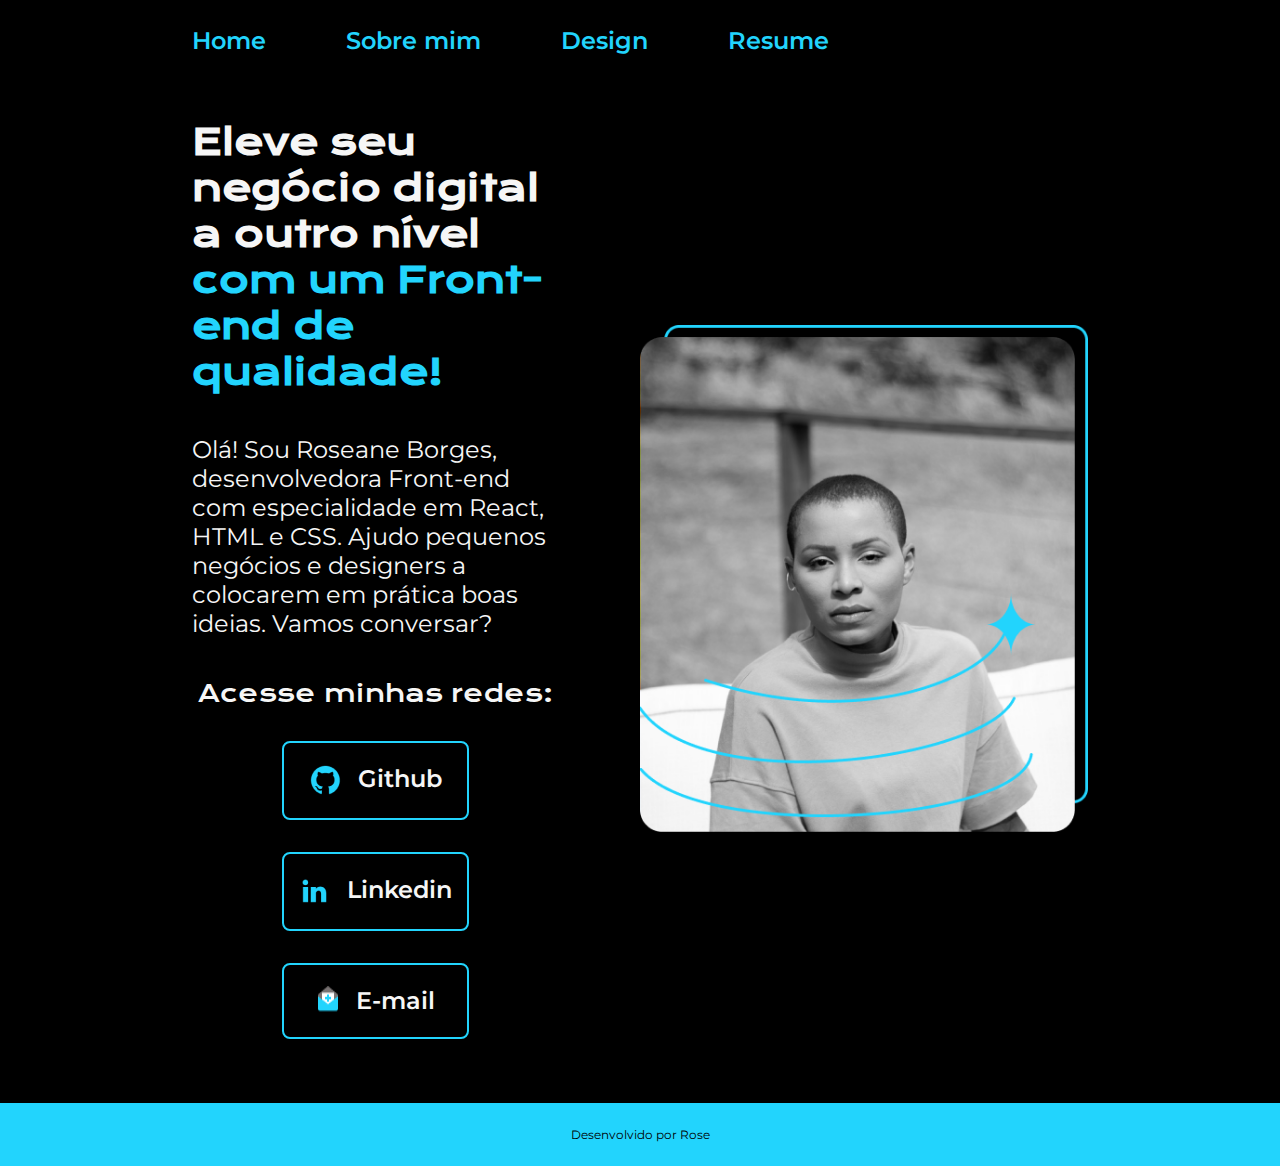
==== index.html @ 2768f4e8 "Primeiro commit" ====
<!DOCTYPE html>
<html lang="pt-br">
    <head>
        <meta charset="UTF-8">
        <meta http-equiv="X-UA-Compatible" content="IE=edge">
        <meta name="viewport" content="width=device-width, initial-scale=1.0">
        <title>Portfolio Roseane</title>
        <link rel="stylesheet" href="./styles/style2.css"> 
    </head>
    <body>
        <header class="cabecalho">
            <nav class="cabecalho__menu">
                <a class="cabecalho__menu__link" href="index.html">Home</a>
                <a class="cabecalho__menu__link" href="about.html">Sobre mim</a>
                <a class="cabecalho__menu__link" href="design.html">Design</a>
                <a class="cabecalho__menu__link" href="resume.html">Resume</a>
            </nav>
        </header>
        <main class="apresentacao">
            <section class="apresentacao__conteudo">
               <h1 class="apresentacao__titulo">Eleve seu negócio digital a outro nível 
               <strong class="titulo-destaque">com um Front-end de qualidade!</strong></h1>
                <p class="apresentacao__conteudo__paragrafo">
                   Olá! Sou Roseane Borges, desenvolvedora
                   Front-end com especialidade em React, HTML 
                   e CSS. Ajudo pequenos negócios e designers a 
                   colocarem em prática boas ideias. Vamos conversar?
                </p>
                <div class="apresentacao__links">
                   <h2 class="apresentacao__links__subtitulo"> Acesse minhas redes:</h2>
                   <a class="apresentacao__links__botoes" href="https://www.linkedin.com/in/roseane-andreborges/"> 
                    <img src="./assets/github.png" alt="icone do github">Github</a>
                   <a class="apresentacao__links__botoes" href="https://www.linkedin.com/in/roseane-andreborges/"> 
                    <img src="./assets/linkedin.png" alt="icone do linkedin">Linkedin</a>
                   <a class="apresentacao__links__botoes" href="https://www.linkedin.com/in/roseane-andreborges/"> 
                    <img src="./assets/FcInvite.png" alt="icone de e-mail">E-mail</a>
                   
                </div>
            </section>
            <img class="apresentacao__imagens" src="./assets/Rosee.png" alt="imagem da Rose"> 
        </main>
        <footer class="rodape">
            <p>Desenvolvido por Rose</p>
        </footer>
    </body>
</html>
---- styles/style2.css ----
@import url('https://fonts.googleapis.com/css2?family=Krona+One&display=swap');
@import url('https://fonts.googleapis.com/css2?family=Montserrat:ital,wght@0,600;1,600&display=swap');
:root{
    --cor-primaria: #000000;
    --cor-secundaria: #f6f6f6;
    --cor-terciaria: #22d4fd; 
    --cor-hover: #272727; 

    --fonte-primaria: "Krona One", sans-serif;
    --fonte-secundaria: "montserrat", sans-serif;
}
*{
    margin: 0;
    padding: 0;
}
.cabecalho{
    padding: 2% 0% 0% 15%;
}
.cabecalho__menu{
    display: flex;
    gap: 80px;
}
.cabecalho__menu__link{
    font-family: var(--fonte-secundaria);
    font-size: 1.5rem;
    font-weight: 600;
    color: var(--cor-terciaria);
    text-decoration: none;
}
.cabecalho__menu__link:hover{
   color: #0000FF;
}
body{
    align-items: center;
    box-sizing: border-box;
    background-color: var(--cor-primaria);
    color: var(--cor-secundaria);
}
button {
background-color: var(--cor-terciaria);
color: darkblue;
}
a {
    color: darkgreen;
}
.titulo-destaque {
    color: var(--cor-terciaria);
}
.apresentacao {
    padding: 5% 15%;
    display: flex;
    align-items: center;
    justify-content: space-between;
    gap: 82px;
}
.apresentacao__conteudo{
    width: 50%;
    display:flex;
    flex-direction: column;
    gap: 40PX;
}
.apresentacao__titulo{
    text-align: left;
    font-size: 2.25rem;
    font-family: var(--fonte-primaria);
}
.apresentacao__conteudo__paragrafo{
    text-align: left;
    font-size: 1.5rem;
    font-family: var(--fonte-secundaria);
}
.apresentacao__links{
    display: flex;
    flex-direction: column;
    justify-content: space-between;
    align-items: center;
    gap: 32px;
}
.apresentacao__links__botoes{
    display:flex;
    justify-content: center;
    gap: 16px;
    border: 2px solid var(--cor-terciaria);
    width: 50%;
    text-align: center;
    border-radius: 8px;
    font-size: 1.5rem;
    font-weight: 600;
    padding: 21.5px 0;
    text-decoration: none;
    color: var(--cor-secundaria);
    font-family: var(--fonte-secundaria);
}
.apresentacao__links__botoes:hover{
background-color: var(--cor-hover);
border: 2px solid #0000FF;
}
.apresentacao__links__subtitulo{
    font-family: var(--fonte-primaria);
    font-weight: 400;
    font-size: 1.5rem;
}
.apresentacao__titulo2__resume{
    text-align: left;
    font-size: 2rem;
    font-family: var(--fonte-primaria);
} 

.design__titulo{
    padding: 5% 15%;
    display: flex;
    align-items: left; 
    font-size: 2.25rem;
    font-family: var(--fonte-primaria);      
}

.carrossel {
    width: 100%;
    overflow-x: auto;
    overflow-y: hidden;
    white-space: nowrap;
    scroll-snap-type: x mandatory; 
    -webkit-overflow-scrolling: auto; 
}
.design__imagens{
    display: flex;
    flex-direction: row;
    scroll-snap-align: start; 
}

.design__imagens img{
    width: 100%;
    scroll-snap-align: start; 
}
.design__imagens{
    padding: 0% 15%;
    display: flex;
    align-items: top;
    justify-content: space-between;
    width: 100%;
    gap: 40px;
}
.slides img {
    display: none;
}
.slides img:first-child {
    display: block;
}
.apresentacao__imagens{
    width: 50%;
}
.rodape{
    padding: 24px;
    color: var(--cor-primaria);
    background-color: var(--cor-terciaria);
    text-align: center;
    font-family: var(--fonte-secundaria);
    font-size: 0.75rem;
    font-weight: 400;
}
@media (max-width: 1000px) {
    .cabecalho {
        padding: 10%;
    }
    .cabecalho__menu {
        justify-content: center;
        gap: 10px;
    }
    .apresentacao {
        flex-direction: column-reverse;
        padding: 5%;
    }
    .apresentacao__conteudo {
    width: auto;
    justify-content: center;
    }
    .design__imagens {
        flex-direction: column;
        justify-content: center;
        width: 50%;
    }
    .apresentacao__imagens{
        width: 70%;
    }
   .apresentacao__conteudo__paragrafoii {
    padding-left: 10%;
   }
}
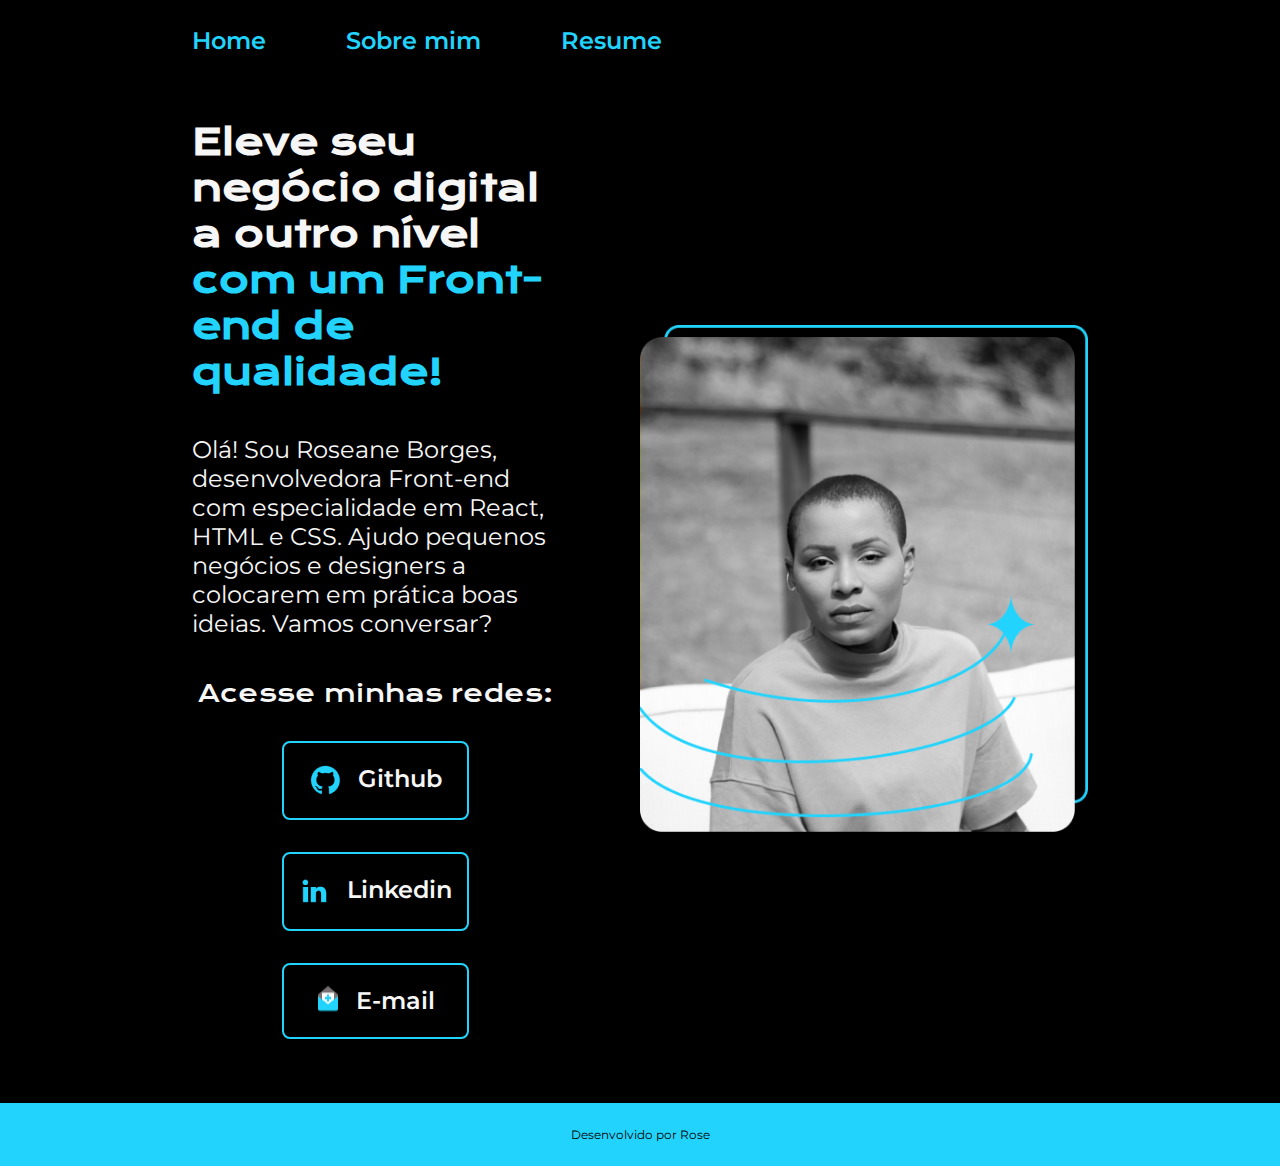
==== commit b3b095ef: "Retirei página design" ====
--- a/index.html
+++ b/index.html
@@ -5,14 +5,13 @@
         <meta http-equiv="X-UA-Compatible" content="IE=edge">
         <meta name="viewport" content="width=device-width, initial-scale=1.0">
         <title>Portfolio Roseane</title>
-        <link rel="stylesheet" href="./styles/style2.css"> 
+        <link rel="stylesheet" href="./styles.css"> 
     </head>
     <body>
         <header class="cabecalho">
             <nav class="cabecalho__menu">
                 <a class="cabecalho__menu__link" href="index.html">Home</a>
                 <a class="cabecalho__menu__link" href="about.html">Sobre mim</a>
-                <a class="cabecalho__menu__link" href="design.html">Design</a>
                 <a class="cabecalho__menu__link" href="resume.html">Resume</a>
             </nav>
         </header>
@@ -28,11 +27,11 @@
                 </p>
                 <div class="apresentacao__links">
                    <h2 class="apresentacao__links__subtitulo"> Acesse minhas redes:</h2>
-                   <a class="apresentacao__links__botoes" href="https://www.linkedin.com/in/roseane-andreborges/"> 
+                   <a class="apresentacao__links__botoes" href="https://github.com/Roseandre"> 
                     <img src="./assets/github.png" alt="icone do github">Github</a>
                    <a class="apresentacao__links__botoes" href="https://www.linkedin.com/in/roseane-andreborges/"> 
                     <img src="./assets/linkedin.png" alt="icone do linkedin">Linkedin</a>
-                   <a class="apresentacao__links__botoes" href="https://www.linkedin.com/in/roseane-andreborges/"> 
+                   <a class="apresentacao__links__botoes" href="email.html"> 
                     <img src="./assets/FcInvite.png" alt="icone de e-mail">E-mail</a>
                    
                 </div>
--- a/styles.css
+++ b/styles.css
@@ -0,0 +1,280 @@
+@import url('https://fonts.googleapis.com/css2?family=Krona+One&display=swap');
+@import url('https://fonts.googleapis.com/css2?family=Montserrat:ital,wght@0,600;1,600&display=swap');
+:root{
+    --cor-primaria: #000000;
+    --cor-secundaria: #f6f6f6;
+    --cor-terciaria: #22d4fd; 
+    --cor-hover: #272727; 
+
+    --fonte-primaria: "Krona One", sans-serif;
+    --fonte-secundaria: "montserrat", sans-serif;
+}
+
+*{
+    margin: 0;
+    padding: 0;
+}
+
+.cabecalho{
+    padding: 2% 0% 0% 15%;
+}
+
+.cabecalho__menu{
+    display: flex;
+    gap: 80px;
+}
+
+.cabecalho__menu__link{
+    font-family: var(--fonte-secundaria);
+    font-size: 1.5rem;
+    font-weight: 600;
+    color: var(--cor-terciaria);
+    text-decoration: none;
+}
+
+.cabecalho__menu__link:hover{
+   color: #0000FF;
+}
+
+body{
+    align-items: center;
+    box-sizing: border-box;
+    background-color: var(--cor-primaria);
+    color: var(--cor-secundaria);
+}
+
+button {
+background-color: var(--cor-terciaria);
+color: darkblue;
+}
+
+a {
+    color: darkgreen;
+}
+
+.titulo-destaque {
+    color: var(--cor-terciaria);
+}
+
+.apresentacao {
+    padding: 5% 15%;
+    display: flex;
+    align-items: center;
+    justify-content: space-between;
+    gap: 82px;
+}
+
+.apresentacao__conteudo{
+    width: 50%;
+    display:flex;
+    flex-direction: column;
+    gap: 40PX;
+}
+
+.apresentacao__titulo{
+    text-align: left;
+    font-size: 2.25rem;
+    font-family: var(--fonte-primaria);
+}
+
+.apresentacao__conteudo__paragrafo{
+    text-align: left;
+    font-size: 1.5rem;
+    font-family: var(--fonte-secundaria);
+}
+
+.apresentacao__links{
+    display: flex;
+    flex-direction: column;
+    justify-content: space-between;
+    align-items: center;
+    gap: 32px;
+}
+
+.apresentacao__links__botoes{
+    display:flex;
+    justify-content: center;
+    gap: 16px;
+    border: 2px solid var(--cor-terciaria);
+    width: 50%;
+    text-align: center;
+    border-radius: 8px;
+    font-size: 1.5rem;
+    font-weight: 600;
+    padding: 21.5px 0;
+    text-decoration: none;
+    color: var(--cor-secundaria);
+    font-family: var(--fonte-secundaria);
+}
+
+.apresentacao__links__botoes:hover{
+background-color: var(--cor-hover);
+border: 2px solid #0000FF;
+}
+
+.apresentacao__links__subtitulo{
+    font-family: var(--fonte-primaria);
+    font-weight: 400;
+    font-size: 1.5rem;
+}
+
+.apresentacao__titulo2__resume{
+    text-align: left;
+    font-size: 2rem;
+    font-family: var(--fonte-primaria);
+} 
+
+.design__titulo{
+    padding: 5% 15%;
+    display: flex;
+    align-items: left; 
+    font-size: 2.25rem;
+    font-family: var(--fonte-primaria);      
+}
+
+.carrossel {
+    width: 100%;
+    overflow-x: auto;
+    overflow-y: hidden;
+    white-space: nowrap;
+    scroll-snap-type: x mandatory; 
+    -webkit-overflow-scrolling: auto; 
+}
+
+.design__imagens{
+    display: flex;
+    flex-direction: row;
+    scroll-snap-align: start; 
+}
+
+.design__imagens img{
+    width: 100%;
+    scroll-snap-align: start; 
+}
+
+.design__imagens{
+    padding: 0% 15%;
+    display: flex;
+    align-items: top;
+    justify-content: space-between;
+    width: 100%;
+    gap: 40px;
+}
+
+.slides img {
+    display: none;
+}
+
+.slides img:first-child {
+    display: block;
+}
+
+.apresentacao__imagens{
+    width: 50%;
+}
+
+.rodape{
+    padding: 24px;
+    color: var(--cor-primaria);
+    background-color: var(--cor-terciaria);
+    text-align: center;
+    font-family: var(--fonte-secundaria);
+    font-size: 0.75rem;
+    font-weight: 400;
+}
+
+.apresentacao__titulo-formulario {
+    margin: 8% 0 2% 35%;
+    font-family: var(--fonte-primaria);
+}
+
+.formulario {
+    margin: 2% 0em 15% 35%;
+    display: flex;
+    flex-direction: column;
+    gap: 1em;
+}
+
+.formulario-paragrafo {
+    color: var(--cor-terciaria);
+    font-family: var(--fonte-secundaria);
+    font-size: 16px;
+}
+
+.formulario-nome, .formulario-email {
+     height: 1.5em;
+     border-radius: 4.5px;
+     border: var(--cor-secundaria);
+}
+
+.formulario-mensagem {
+    height: 10em;
+    border-radius: 4.5px;
+    border: var(--cor-secundaria);
+}
+
+.formulario-botoes {
+   margin-top: 1em;
+}
+
+.formulario-botoes_paragrafo {
+    display: flex;
+    gap: 1em;
+}
+
+.formulario-botao_apagar {
+    width: 6em;
+    height: 2em;
+    border: 2px dashed var(--cor-terciaria);
+    border-radius: 4.5px;
+    background-color: var(--cor-primaria);
+    color: var(--cor-secundaria);
+}
+
+.formulario-botao_apagar:hover {
+    background-color: var(--cor-hover);
+}
+
+.formulario-botao_enviar {
+    width: 6em;
+    height: 2em;
+    border: 2px solid var(--cor-terciaria);
+    border-radius: 4px;
+    background-color: var(--cor-primaria);
+    color: var(--cor-secundaria);   
+}
+
+.formulario-botao_enviar:hover {
+    background-color: var(--cor-hover);
+    border: 2px solid #0000FF;
+}
+
+
+@media (max-width: 1000px) {
+    .cabecalho {
+        padding: 10%;
+    }
+    .cabecalho__menu {
+        justify-content: center;
+        gap: 10px;
+    }
+    .apresentacao {
+        flex-direction: column-reverse;
+        padding: 5%;
+    }
+    .apresentacao__conteudo {
+    width: auto;
+    justify-content: center;
+    }
+    .design__imagens {
+        flex-direction: column;
+        justify-content: center;
+        width: 50%;
+    }
+    .apresentacao__imagens{
+        width: 70%;
+    }
+   .apresentacao__conteudo__paragrafoii {
+    padding-left: 10%;
+   }
+}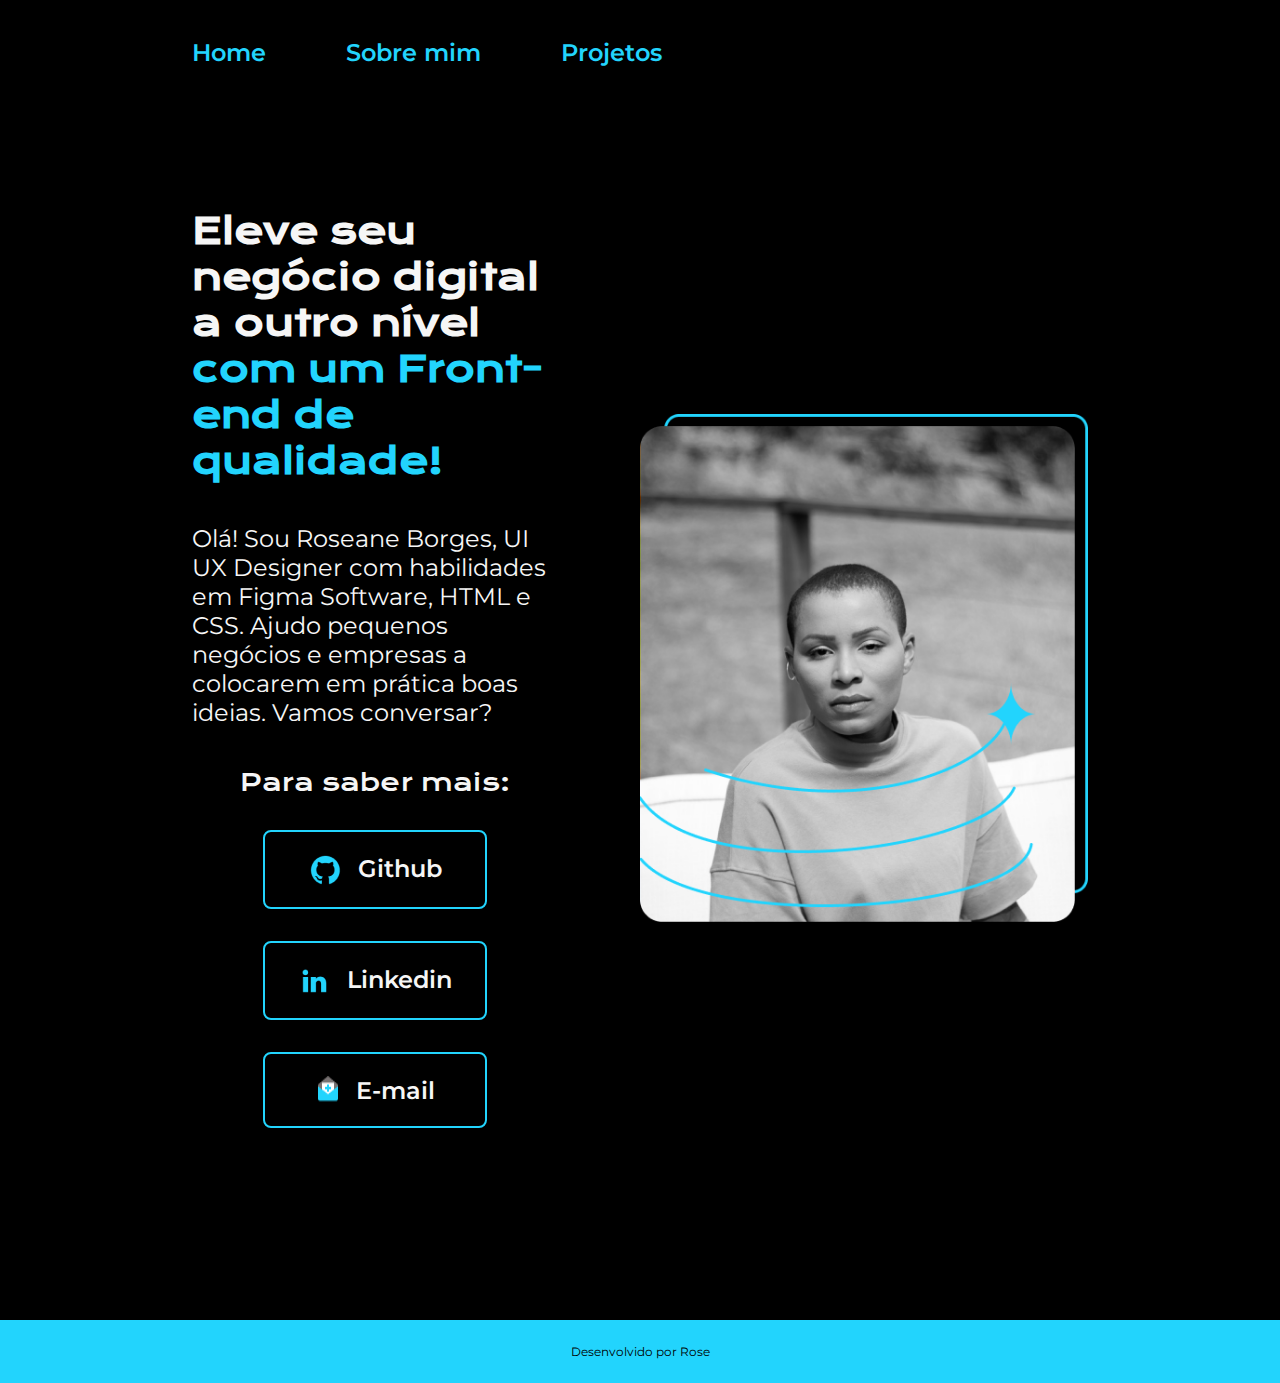
==== commit eb161eb0: "Acrescentada a página projeto" ====
--- a/index.html
+++ b/index.html
@@ -12,7 +12,7 @@
             <nav class="cabecalho__menu">
                 <a class="cabecalho__menu__link" href="index.html">Home</a>
                 <a class="cabecalho__menu__link" href="about.html">Sobre mim</a>
-                <a class="cabecalho__menu__link" href="resume.html">Resume</a>
+                <a class="cabecalho__menu__link" href="projetos.html">Projetos</a>
             </nav>
         </header>
         <main class="apresentacao">
@@ -20,13 +20,12 @@
                <h1 class="apresentacao__titulo">Eleve seu negócio digital a outro nível 
                <strong class="titulo-destaque">com um Front-end de qualidade!</strong></h1>
                 <p class="apresentacao__conteudo__paragrafo">
-                   Olá! Sou Roseane Borges, desenvolvedora
-                   Front-end com especialidade em React, HTML 
-                   e CSS. Ajudo pequenos negócios e designers a 
+                   Olá! Sou Roseane Borges, UI UX Designer com habilidades em Figma Software, 
+                   HTML e CSS. Ajudo pequenos negócios e empresas a 
                    colocarem em prática boas ideias. Vamos conversar?
                 </p>
                 <div class="apresentacao__links">
-                   <h2 class="apresentacao__links__subtitulo"> Acesse minhas redes:</h2>
+                   <h2 class="apresentacao__links__subtitulo"> Para saber mais:</h2>
                    <a class="apresentacao__links__botoes" href="https://github.com/Roseandre"> 
                     <img src="./assets/github.png" alt="icone do github">Github</a>
                    <a class="apresentacao__links__botoes" href="https://www.linkedin.com/in/roseane-andreborges/"> 
--- a/styles.css
+++ b/styles.css
@@ -1,30 +1,34 @@
 @import url('https://fonts.googleapis.com/css2?family=Krona+One&display=swap');
 @import url('https://fonts.googleapis.com/css2?family=Montserrat:ital,wght@0,600;1,600&display=swap');
-:root{
+
+:root {
     --cor-primaria: #000000;
     --cor-secundaria: #f6f6f6;
-    --cor-terciaria: #22d4fd; 
-    --cor-hover: #272727; 
+    --cor-terciaria: #22d4fd;
+    --cor-hover: #272727;
 
     --fonte-primaria: "Krona One", sans-serif;
     --fonte-secundaria: "montserrat", sans-serif;
 }
 
-*{
+* {
     margin: 0;
     padding: 0;
 }
 
-.cabecalho{
-    padding: 2% 0% 0% 15%;
-}
-
-.cabecalho__menu{
+/* Home */
+
+.cabecalho {
+    padding: 3% 15% 0% 15%;
+    margin-bottom: 6%;
+}
+
+.cabecalho__menu {
     display: flex;
     gap: 80px;
 }
 
-.cabecalho__menu__link{
+.cabecalho__menu__link {
     font-family: var(--fonte-secundaria);
     font-size: 1.5rem;
     font-weight: 600;
@@ -32,11 +36,11 @@
     text-decoration: none;
 }
 
-.cabecalho__menu__link:hover{
-   color: #0000FF;
-}
-
-body{
+.cabecalho__menu__link:hover {
+    color: #0000FF;
+}
+
+body {
     align-items: center;
     box-sizing: border-box;
     background-color: var(--cor-primaria);
@@ -44,8 +48,8 @@
 }
 
 button {
-background-color: var(--cor-terciaria);
-color: darkblue;
+    background-color: var(--cor-terciaria);
+    color: darkblue;
 }
 
 a {
@@ -64,26 +68,38 @@
     gap: 82px;
 }
 
-.apresentacao__conteudo{
+.apresentacao__reversa {
+    flex-direction: row-reverse;
+}
+
+.apresentacao__conteudo {
     width: 50%;
-    display:flex;
+    display: flex;
     flex-direction: column;
     gap: 40PX;
 }
 
-.apresentacao__titulo{
+.apresentacao__titulo {
     text-align: left;
     font-size: 2.25rem;
     font-family: var(--fonte-primaria);
 }
 
-.apresentacao__conteudo__paragrafo{
+.titulo__projetos {
+    margin-bottom: 5%;
+}
+
+.apresentacao__conteudo__paragrafo {
     text-align: left;
     font-size: 1.5rem;
     font-family: var(--fonte-secundaria);
 }
 
-.apresentacao__links{
+.paragrafo__secundario {
+    font-size: 1.15rem;
+}
+
+.apresentacao__links {
     display: flex;
     flex-direction: column;
     justify-content: space-between;
@@ -91,12 +107,12 @@
     gap: 32px;
 }
 
-.apresentacao__links__botoes{
-    display:flex;
+.apresentacao__links__botoes {
+    display: flex;
     justify-content: center;
     gap: 16px;
     border: 2px solid var(--cor-terciaria);
-    width: 50%;
+    width: 60%;
     text-align: center;
     border-radius: 8px;
     font-size: 1.5rem;
@@ -107,73 +123,23 @@
     font-family: var(--fonte-secundaria);
 }
 
-.apresentacao__links__botoes:hover{
-background-color: var(--cor-hover);
-border: 2px solid #0000FF;
-}
-
-.apresentacao__links__subtitulo{
+.apresentacao__links__botoes:hover {
+    background-color: var(--cor-hover);
+    border: 2px solid #0000FF;
+}
+
+.apresentacao__links__subtitulo {
     font-family: var(--fonte-primaria);
     font-weight: 400;
     font-size: 1.5rem;
 }
 
-.apresentacao__titulo2__resume{
-    text-align: left;
-    font-size: 2rem;
-    font-family: var(--fonte-primaria);
-} 
-
-.design__titulo{
-    padding: 5% 15%;
-    display: flex;
-    align-items: left; 
-    font-size: 2.25rem;
-    font-family: var(--fonte-primaria);      
-}
-
-.carrossel {
-    width: 100%;
-    overflow-x: auto;
-    overflow-y: hidden;
-    white-space: nowrap;
-    scroll-snap-type: x mandatory; 
-    -webkit-overflow-scrolling: auto; 
-}
-
-.design__imagens{
-    display: flex;
-    flex-direction: row;
-    scroll-snap-align: start; 
-}
-
-.design__imagens img{
-    width: 100%;
-    scroll-snap-align: start; 
-}
-
-.design__imagens{
-    padding: 0% 15%;
-    display: flex;
-    align-items: top;
-    justify-content: space-between;
-    width: 100%;
-    gap: 40px;
-}
-
-.slides img {
-    display: none;
-}
-
-.slides img:first-child {
-    display: block;
-}
-
-.apresentacao__imagens{
+.apresentacao__imagens {
     width: 50%;
 }
 
-.rodape{
+.rodape {
+    margin-top: 10%;
     padding: 24px;
     color: var(--cor-primaria);
     background-color: var(--cor-terciaria);
@@ -183,48 +149,51 @@
     font-weight: 400;
 }
 
-.apresentacao__titulo-formulario {
-    margin: 8% 0 2% 35%;
-    font-family: var(--fonte-primaria);
-}
-
-.formulario {
-    margin: 2% 0em 15% 35%;
+/* E-mail */
+
+.apresentacao__formulario {
+    padding: 5% 15%;
     display: flex;
     flex-direction: column;
-    gap: 1em;
+    row-gap: 80px;
 }
 
 .formulario-paragrafo {
     color: var(--cor-terciaria);
     font-family: var(--fonte-secundaria);
     font-size: 16px;
-}
-
-.formulario-nome, .formulario-email {
-     height: 1.5em;
-     border-radius: 4.5px;
-     border: var(--cor-secundaria);
-}
-
-.formulario-mensagem {
-    height: 10em;
+    margin-bottom: .5rem;
+}
+
+.text_input, .email_input, .mensagem_input {
+    margin-bottom: 1.5rem;
+}
+
+.text_input,
+.email_input {
+    padding: 0 .5rem;
+    height: 3em;
+    width: 500px;
     border-radius: 4.5px;
     border: var(--cor-secundaria);
 }
 
-.formulario-botoes {
-   margin-top: 1em;
+.mensagem_input {
+    padding: 0 .5rem;
+    height: 10em;
+    width: 500px;
+    border-radius: 4.5px;
+    border: var(--cor-secundaria);
 }
 
 .formulario-botoes_paragrafo {
     display: flex;
-    gap: 1em;
+    column-gap: 1em;
 }
 
 .formulario-botao_apagar {
-    width: 6em;
-    height: 2em;
+    width: 6.5em;
+    height: 2.5em;
     border: 2px dashed var(--cor-terciaria);
     border-radius: 4.5px;
     background-color: var(--cor-primaria);
@@ -233,15 +202,16 @@
 
 .formulario-botao_apagar:hover {
     background-color: var(--cor-hover);
+    border: 2px solid #0000FF;
 }
 
 .formulario-botao_enviar {
-    width: 6em;
-    height: 2em;
+    width: 6.5em;
+    height: 2.5em;
     border: 2px solid var(--cor-terciaria);
     border-radius: 4px;
     background-color: var(--cor-primaria);
-    color: var(--cor-secundaria);   
+    color: var(--cor-secundaria);
 }
 
 .formulario-botao_enviar:hover {
@@ -249,32 +219,151 @@
     border: 2px solid #0000FF;
 }
 
+/* Projetos */
+
+.titulo__projetos {
+    padding: 5% 15% 0 15%; 
+}
+
+.link__projetos {
+    
+    color: var(--cor-secundaria);
+}
+
+.link__projetos:hover {
+    color: #0000FF;
+}
+
+small {
+    font-weight: 400;
+}
 
 @media (max-width: 1000px) {
-    .cabecalho {
-        padding: 10%;
-    }
+
+    /* Home */
+    
+    .cabecalho__menu__link {
+        font-size: 1rem;
+    }
+
     .cabecalho__menu {
         justify-content: center;
-        gap: 10px;
-    }
+        gap: 40px;
+    }
+
     .apresentacao {
         flex-direction: column-reverse;
         padding: 5%;
-    }
+        gap: 40px;
+    }
+
+    .apresentacao__mobile {
+        margin-bottom: 10%;
+    }
+
+    .apresentacao__titulo {
+        font-size: 2rem;
+    }
+
     .apresentacao__conteudo {
-    width: auto;
-    justify-content: center;
-    }
+        width: auto;
+        justify-content: center;
+    }
+
     .design__imagens {
         flex-direction: column;
         justify-content: center;
         width: 50%;
     }
-    .apresentacao__imagens{
+
+    .apresentacao__imagens {
         width: 70%;
     }
-   .apresentacao__conteudo__paragrafoii {
-    padding-left: 10%;
-   }
+
+    .apresentacao__conteudo__paragrafoii {
+        padding-left: 10%;
+    }
+
+    .apresentacao__links__botoes {
+        width: 80%;
+    }
+
+    /* E-mail */
+
+    form {
+        margin-bottom: 3rem;
+    }
+
+    .apresentacao__formulario {
+        row-gap: 30px;
+    }
+
+    .apresentacao__titulo-formulario {
+        margin: 8% 0 2% 10%;
+        font-family: var(--fonte-primaria);
+    }
+
+    .formulario-paragrafo {
+        color: var(--cor-terciaria);
+        font-family: var(--fonte-secundaria);
+        font-size: 16px;
+        margin-bottom: .5rem;
+    }
+
+    .text_input,
+    .email_input {
+        height: 3em;
+        width: 95%;
+        border-radius: 4.5px;
+        border: var(--cor-secundaria);   
+    }
+
+    .mensagem_input {
+        height: 10em;
+        width: 95%;
+        border-radius: 4.5px;
+        border: var(--cor-secundaria);
+    }
+
+    .formulario-botoes_paragrafo {
+        display: flex;
+        flex-direction: column;
+        row-gap: 1em;
+    }
+
+    .formulario-botao_apagar {
+        width: 100%;
+        height: 3em;
+        border: 2px dashed var(--cor-terciaria);
+        border-radius: 4.5px;
+        background-color: var(--cor-primaria);
+        color: var(--cor-secundaria);
+    }
+
+    .formulario-botao_apagar:hover {
+        background-color: var(--cor-hover);
+        border: 2px solid #0000FF;
+    }
+
+    .formulario-botao_enviar {
+        width: 100%;
+        height: 3em;
+        border: 2px solid var(--cor-terciaria);
+        border-radius: 4px;
+        background-color: var(--cor-primaria);
+        color: var(--cor-secundaria);
+    }
+
+    .formulario-botao_enviar:hover {
+        background-color: var(--cor-hover);
+        border: 2px solid #0000FF;
+    }
+
+
+}
+
+@media (min-width: 1001px) {
+    form {
+        margin: 5% 0 10% 25% ;
+    }
 }